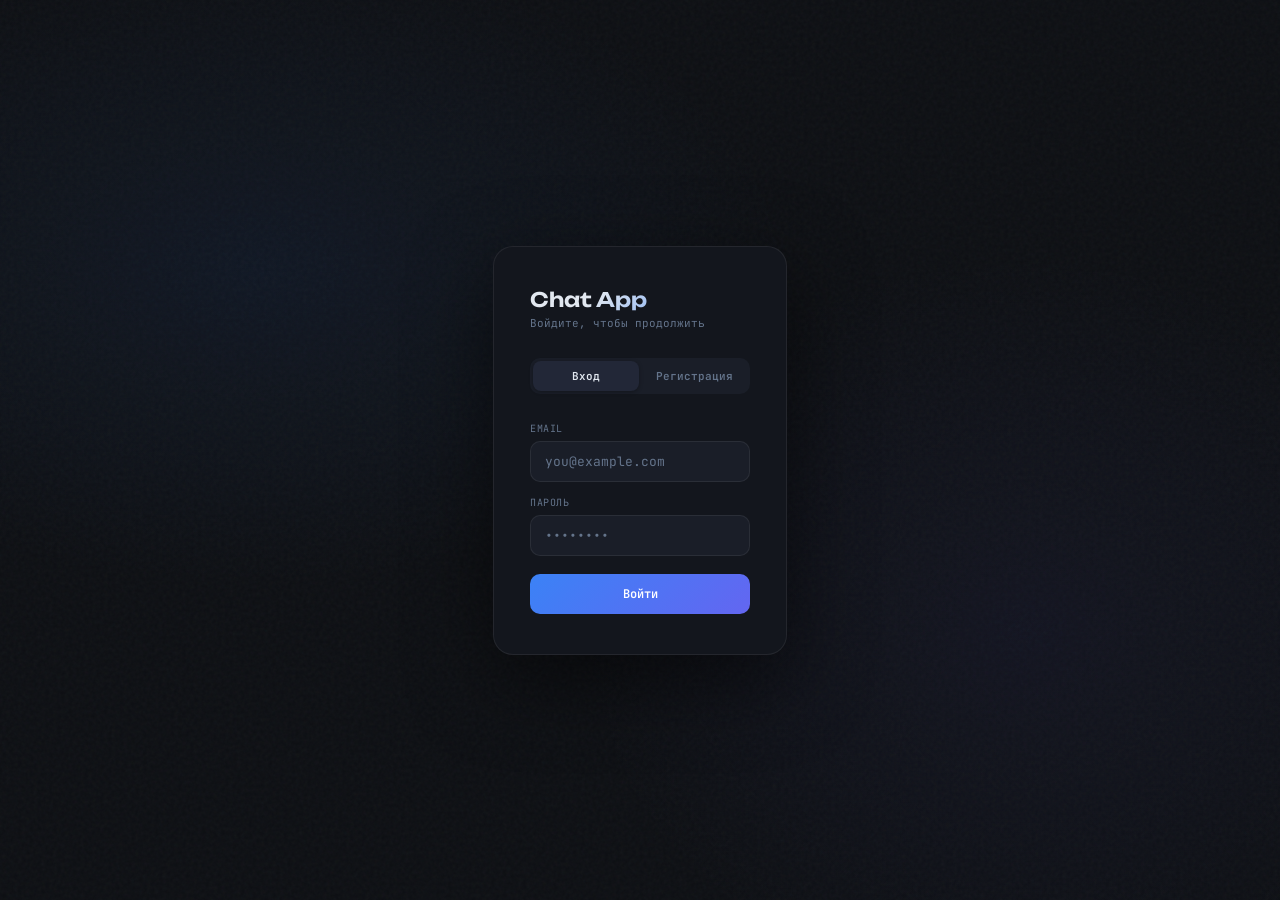
==== index.html @ acac1fc0 "7 задание" ====
<!DOCTYPE html>
<html lang="ru">
<head>
  <meta charset="UTF-8">
  <meta name="viewport" content="width=device-width, initial-scale=1.0">
  <title>Chat App</title>
  <link rel="preconnect" href="https://fonts.googleapis.com">
  <link href="https://fonts.googleapis.com/css2?family=JetBrains+Mono:wght@400;500;600&family=Unbounded:wght@300;400;600&display=swap" rel="stylesheet">
  <style>
    *, *::before, *::after { box-sizing: border-box; margin: 0; padding: 0; }
    :root {
      --bg: #0d0f13; --surface: #13161d; --surface2: #1a1e28; --surface3: #222737;
      --border: rgba(255,255,255,0.07); --accent: #3b82f6; --accent2: #6366f1;
      --text: #e2e8f0; --muted: #64748b; --danger: #ef4444; --success: #22c55e;
      --sidebar-w: 260px;
    }
    html, body { height: 100%; background: var(--bg); color: var(--text); font-family: 'JetBrains Mono', monospace; font-size: 13px; overflow: hidden; }
    body::before {
      content: ''; position: fixed; inset: 0;
      background-image: url("data:image/svg+xml,%3Csvg viewBox='0 0 256 256' xmlns='http://www.w3.org/2000/svg'%3E%3Cfilter id='noise'%3E%3CfeTurbulence type='fractalNoise' baseFrequency='0.9' numOctaves='4' stitchTiles='stitch'/%3E%3C/filter%3E%3Crect width='100%25' height='100%25' filter='url(%23noise)' opacity='0.04'/%3E%3C/svg%3E");
      pointer-events: none; z-index: 0;
    }
    .app { position: relative; z-index: 1; display: flex; height: 100vh; }

    /* ── Sidebar ─────────────────────────────────────── */
    .sidebar {
      width: var(--sidebar-w); min-width: var(--sidebar-w); background: var(--surface);
      border-right: 1px solid var(--border); display: flex; flex-direction: column;
      padding: 20px 14px; gap: 18px; overflow: hidden;
    }
    .sidebar-header { display: flex; flex-direction: column; gap: 4px; }
    .greeting { font-family: 'Unbounded', sans-serif; font-size: 11px; font-weight: 600; color: var(--accent); letter-spacing: 0.1em; text-transform: uppercase; overflow: hidden; text-overflow: ellipsis; white-space: nowrap; }
    .current-chat-label { font-size: 10px; color: var(--muted); line-height: 1.5; }
    .current-chat-label span { color: var(--text); font-weight: 600; }
    .divider { height: 1px; background: var(--border); flex-shrink: 0; }
    .nav-menu { display: flex; flex-direction: column; gap: 4px; }
    .nav-btn {
      display: flex; align-items: center; gap: 8px; background: none; border: none;
      color: var(--muted); padding: 7px 10px; border-radius: 8px; cursor: pointer;
      font-family: 'JetBrains Mono', monospace; font-size: 12px; text-align: left;
      transition: background 0.15s, color 0.15s; width: 100%;
    }
    .nav-btn:hover { background: var(--surface3); color: var(--text); }
    .nav-btn.danger:hover { background: rgba(239,68,68,0.12); color: var(--danger); }
    .nav-btn .icon { font-size: 13px; }
    .chat-list-header {
      font-family: 'Unbounded', sans-serif; font-size: 9px; font-weight: 600;
      letter-spacing: 0.12em; text-transform: uppercase; color: var(--muted); padding: 0 4px; flex-shrink: 0;
    }
    .chat-list { flex: 1; overflow-y: auto; display: flex; flex-direction: column; gap: 3px; padding-right: 2px; }
    .chat-list::-webkit-scrollbar { width: 3px; }
    .chat-list::-webkit-scrollbar-track { background: transparent; }
    .chat-list::-webkit-scrollbar-thumb { background: var(--surface3); border-radius: 2px; }
    .chat-item {
      display: flex; align-items: center; gap: 6px; padding: 8px 10px; border-radius: 8px;
      cursor: pointer; color: var(--muted); font-size: 11px; border: 1px solid transparent;
      transition: all 0.15s; user-select: none;
    }
    .chat-item:hover { background: var(--surface2); color: var(--text); }
    .chat-item.active { background: var(--surface2); border-color: var(--accent); color: var(--text); }
    .chat-item-name { flex: 1; white-space: nowrap; overflow: hidden; text-overflow: ellipsis; }
    .rename-input {
      flex: 1; background: var(--surface3); border: 1px solid var(--accent);
      border-radius: 6px; padding: 2px 7px; color: var(--text);
      font-family: 'JetBrains Mono', monospace; font-size: 11px; outline: none; min-width: 0;
    }

    /* ── Context menu ─────────────────────────────────── */
    .ctx-menu {
      background: var(--surface); border: 1px solid var(--border); border-radius: 10px;
      padding: 4px; min-width: 160px; box-shadow: 0 8px 32px rgba(0,0,0,0.5);
      animation: ctxIn 0.12s ease;
    }
    @keyframes ctxIn { from { opacity: 0; transform: scale(0.95); } to { opacity: 1; transform: scale(1); } }
    .ctx-item {
      display: flex; align-items: center; gap: 8px; width: 100%;
      padding: 8px 12px; border: none; background: none; border-radius: 7px;
      color: var(--text); font-family: 'JetBrains Mono', monospace; font-size: 12px;
      cursor: pointer; transition: background 0.12s; text-align: left;
    }
    .ctx-item:hover { background: var(--surface2); }
    .ctx-item.danger { color: var(--danger); }
    .ctx-item.danger:hover { background: rgba(239,68,68,0.12); }

    /* ── Modals ───────────────────────────────────────── */
    .modal-overlay {
      position: fixed; inset: 0; background: rgba(0,0,0,0.6); backdrop-filter: blur(4px);
      z-index: 100; display: flex; align-items: center; justify-content: center;
      opacity: 0; pointer-events: none; transition: opacity 0.2s;
    }
    .modal-overlay.visible { opacity: 1; pointer-events: all; }
    .modal-box {
      background: var(--surface); border: 1px solid var(--border); border-radius: 14px;
      padding: 28px; display: flex; flex-direction: column; gap: 16px;
      min-width: 300px; max-width: 380px; width: 100%;
      transform: translateY(8px); transition: transform 0.2s;
    }
    .modal-overlay.visible .modal-box { transform: translateY(0); }
    .modal-title { font-family: 'Unbounded', sans-serif; font-size: 13px; font-weight: 600; color: var(--text); }
    .modal-sub { font-size: 11px; color: var(--muted); }
    .modal-form { display: flex; flex-direction: column; gap: 12px; }
    .form-group { display: flex; flex-direction: column; gap: 5px; }
    .form-label { font-size: 10px; color: var(--muted); letter-spacing: 0.06em; text-transform: uppercase; }
    .form-input {
      background: var(--surface2); border: 1px solid var(--border); border-radius: 9px;
      padding: 10px 13px; color: var(--text);
      font-family: 'JetBrains Mono', monospace; font-size: 12px; outline: none;
      transition: border-color 0.15s, box-shadow 0.15s; width: 100%;
    }
    .form-input::placeholder { color: var(--muted); }
    .form-input:focus { border-color: var(--accent); box-shadow: 0 0 0 3px rgba(59,130,246,0.12); }
    .modal-actions { display: flex; gap: 8px; justify-content: flex-end; margin-top: 4px; }
    .btn-cancel {
      padding: 8px 16px; border-radius: 8px; border: 1px solid var(--border);
      background: var(--surface2); color: var(--muted);
      font-family: 'JetBrains Mono', monospace; font-size: 11px; cursor: pointer; transition: all 0.15s;
    }
    .btn-cancel:hover { color: var(--text); background: var(--surface3); }
    .btn-primary {
      padding: 8px 16px; border-radius: 8px; border: none;
      background: linear-gradient(135deg, var(--accent), var(--accent2)); color: #fff;
      font-family: 'JetBrains Mono', monospace; font-size: 11px; font-weight: 600;
      cursor: pointer; transition: opacity 0.15s;
    }
    .btn-primary:hover { opacity: 0.88; }
    .btn-primary:disabled { opacity: 0.45; cursor: not-allowed; }
    .btn-danger {
      padding: 8px 16px; border-radius: 8px; border: none; background: var(--danger); color: #fff;
      font-family: 'JetBrains Mono', monospace; font-size: 11px; font-weight: 600;
      cursor: pointer; transition: opacity 0.15s;
    }
    .btn-danger:hover { opacity: 0.85; }
    .inline-msg {
      font-size: 11px; padding: 9px 11px; border-radius: 7px; display: none;
    }
    .inline-msg.error   { display: block; background: rgba(239,68,68,0.1); border: 1px solid rgba(239,68,68,0.2); color: #fca5a5; }
    .inline-msg.success { display: block; background: rgba(34,197,94,0.1); border: 1px solid rgba(34,197,94,0.2); color: #86efac; }

    /* ── Main ─────────────────────────────────────────── */
    .main { flex: 1; display: flex; flex-direction: column; overflow: hidden; background: var(--bg); }
    .topbar {
      padding: 16px 24px; border-bottom: 1px solid var(--border);
      display: flex; align-items: center; justify-content: space-between;
      background: var(--surface); flex-shrink: 0;
    }
    .topbar-title {
      font-family: 'Unbounded', sans-serif; font-size: 15px; font-weight: 600;
      background: linear-gradient(135deg, #e2e8f0 30%, var(--accent));
      -webkit-background-clip: text; -webkit-text-fill-color: transparent; background-clip: text;
    }
    .fill-buttons { display: flex; gap: 8px; }
    .fill-btn {
      padding: 7px 16px; border-radius: 8px; border: 1px solid var(--border);
      background: var(--surface2); color: var(--text);
      font-family: 'JetBrains Mono', monospace; font-size: 11px;
      cursor: pointer; transition: all 0.15s;
    }
    .fill-btn:hover { border-color: var(--accent); background: rgba(59,130,246,0.1); color: var(--accent); }
    .chat-window { flex: 1; overflow-y: auto; padding: 24px; display: flex; flex-direction: column; gap: 12px; }
    .chat-window::-webkit-scrollbar { width: 4px; }
    .chat-window::-webkit-scrollbar-track { background: transparent; }
    .chat-window::-webkit-scrollbar-thumb { background: var(--surface3); border-radius: 2px; }
    .message { display: flex; flex-direction: column; max-width: 72%; animation: msgIn 0.2s ease; }
    @keyframes msgIn { from { opacity: 0; transform: translateY(8px); } to { opacity: 1; transform: translateY(0); } }
    .message.user { align-self: flex-end; align-items: flex-end; }
    .message.bot  { align-self: flex-start; align-items: flex-start; }
    .msg-bubble { padding: 10px 14px; border-radius: 14px; line-height: 1.6; font-size: 13px; white-space: pre-wrap; word-break: break-word; }
    .message.user .msg-bubble { background: linear-gradient(135deg, #1e40af, #1e3a8a); border-bottom-right-radius: 4px; color: #dbeafe; }
    .message.bot  .msg-bubble { background: var(--surface2); border: 1px solid var(--border); border-bottom-left-radius: 4px; }
    .msg-time { font-size: 9px; color: var(--muted); margin-top: 3px; padding: 0 4px; }
    .typing-indicator {
      display: none; align-self: flex-start; background: var(--surface2);
      border: 1px solid var(--border); border-radius: 14px; border-bottom-left-radius: 4px; padding: 12px 16px;
    }
    .typing-indicator.visible { display: flex; gap: 5px; align-items: center; }
    .typing-dot { width: 6px; height: 6px; background: var(--muted); border-radius: 50%; animation: bounce 1.2s infinite; }
    .typing-dot:nth-child(2) { animation-delay: 0.2s; }
    .typing-dot:nth-child(3) { animation-delay: 0.4s; }
    @keyframes bounce { 0%,60%,100% { transform: translateY(0); opacity: 0.4; } 30% { transform: translateY(-5px); opacity: 1; } }
    .input-area {
      padding: 14px 24px; border-top: 1px solid var(--border); background: var(--surface);
      display: flex; gap: 8px; align-items: center; flex-shrink: 0; flex-wrap: wrap;
    }
    .msg-input {
      flex: 1; min-width: 120px; background: var(--surface2); border: 1px solid var(--border);
      border-radius: 10px; padding: 10px 14px; color: var(--text);
      font-family: 'JetBrains Mono', monospace; font-size: 13px; outline: none; transition: border-color 0.15s;
    }
    .msg-input::placeholder { color: var(--muted); }
    .msg-input:focus { border-color: var(--accent); }
    .action-btn {
      padding: 9px 14px; border-radius: 10px; border: 1px solid var(--border);
      background: var(--surface2); color: var(--muted); font-family: 'JetBrains Mono', monospace;
      font-size: 11px; cursor: pointer; transition: all 0.15s; white-space: nowrap;
      display: flex; align-items: center; gap: 5px;
    }
    .action-btn:hover { background: var(--surface3); color: var(--text); }
    .send-btn {
      padding: 9px 18px; border-radius: 10px; border: none;
      background: linear-gradient(135deg, var(--accent), var(--accent2));
      color: #fff; font-family: 'JetBrains Mono', monospace; font-size: 12px; font-weight: 600;
      cursor: pointer; transition: opacity 0.15s, transform 0.1s; white-space: nowrap;
    }
    .send-btn:hover { opacity: 0.9; transform: translateY(-1px); }
    .send-btn:active { transform: translateY(0); }
    .status-bar {
      padding: 6px 24px; font-size: 10px; color: var(--muted); background: var(--bg);
      border-top: 1px solid var(--border); display: flex; align-items: center; gap: 6px; flex-shrink: 0;
    }
    .status-dot { width: 6px; height: 6px; border-radius: 50%; background: var(--success); animation: pulse 2s infinite; }
    @keyframes pulse { 0%,100% { opacity: 1; } 50% { opacity: 0.4; } }
    .spinner {
      display: inline-block; width: 11px; height: 11px;
      border: 2px solid rgba(255,255,255,0.3); border-top-color: #fff;
      border-radius: 50%; animation: spin 0.6s linear infinite;
      vertical-align: middle; margin-right: 5px;
    }
    @keyframes spin { to { transform: rotate(360deg); } }
  </style>
</head>
<body>
<div class="app">

  <!-- SIDEBAR -->
  <div class="sidebar">
    <div class="sidebar-header">
      <div class="greeting" id="greetingEl">👋 Привет!</div>
      <div class="current-chat-label" id="currentChatLabel">
        Текущий чат:<br><span>—</span>
      </div>
    </div>
    <div class="divider"></div>
    <nav class="nav-menu">
      <button class="nav-btn"><span class="icon">📋</span> Протокол</button>
      <button class="nav-btn"><span class="icon">🧪</span> Протокол_тест</button>
      <button class="nav-btn" id="changePwBtn"><span class="icon">🔑</span> Сменить пароль</button>
      <button class="nav-btn danger" id="logoutBtn"><span class="icon">🚪</span> Выйти</button>
    </nav>
    <div class="divider"></div>
    <div class="chat-list-header">Чаты</div>
    <div class="chat-list" id="chatList"></div>
  </div>

  <!-- MAIN -->
  <div class="main">
    <div class="topbar">
      <div class="topbar-title">Добро пожаловать!</div>
      <div class="fill-buttons">
        <button class="fill-btn" id="fullFill">Полное заполнение</button>
        <button class="fill-btn" id="fastFill">Быстрое заполнение</button>
      </div>
    </div>
    <div class="chat-window" id="chatWindow">
      <div class="typing-indicator" id="typingIndicator">
        <div class="typing-dot"></div>
        <div class="typing-dot"></div>
        <div class="typing-dot"></div>
      </div>
    </div>
    <div class="input-area">
      <input class="msg-input" id="messageInput" type="text" placeholder="Введите сообщение...">
      <button class="send-btn" id="sendBtn">Отправить ↑</button>
      <button class="action-btn" id="uploadBtn">📎 Загрузить файл</button>
      <button class="action-btn" id="downloadBtn">⬇ Скачать</button>
      <button class="action-btn" id="newChatBtn">＋ Новый чат</button>
    </div>
    <div class="status-bar">
      <div class="status-dot"></div>
      онлайн
    </div>
  </div>
</div>

<!-- CONFIRM DELETE MODAL -->
<div class="modal-overlay" id="confirmOverlay">
  <div class="modal-box">
    <div class="modal-title">Удалить чат?</div>
    <div class="modal-sub">Чат «<span id="confirmChatName"></span>» будет удалён без возможности восстановления.</div>
    <div class="modal-actions">
      <button class="btn-cancel" id="confirmCancelBtn">Отмена</button>
      <button class="btn-danger" id="confirmDeleteBtn">Удалить</button>
    </div>
  </div>
</div>

<!-- CHANGE PASSWORD MODAL -->
<div class="modal-overlay" id="changePwOverlay">
  <div class="modal-box">
    <div class="modal-title">🔑 Смена пароля</div>
    <div class="modal-sub" id="changePwUserLabel"></div>
    <div class="modal-form">
      <div id="changePwMsg" class="inline-msg"></div>
      <div class="form-group">
        <label class="form-label">Текущий пароль</label>
        <input class="form-input" id="oldPassword" type="password" placeholder="••••••••">
      </div>
      <div class="form-group">
        <label class="form-label">Новый пароль</label>
        <input class="form-input" id="newPassword" type="password" placeholder="Минимум 6 символов">
      </div>
      <div class="form-group">
        <label class="form-label">Повторите новый пароль</label>
        <input class="form-input" id="newPassword2" type="password" placeholder="Ещё раз">
      </div>
    </div>
    <div class="modal-actions">
      <button class="btn-cancel" id="changePwCancelBtn">Отмена</button>
      <button class="btn-primary" id="changePwSubmitBtn">Сменить пароль</button>
    </div>
  </div>
</div>

<script src="script.js"></script>
</body>
</html>
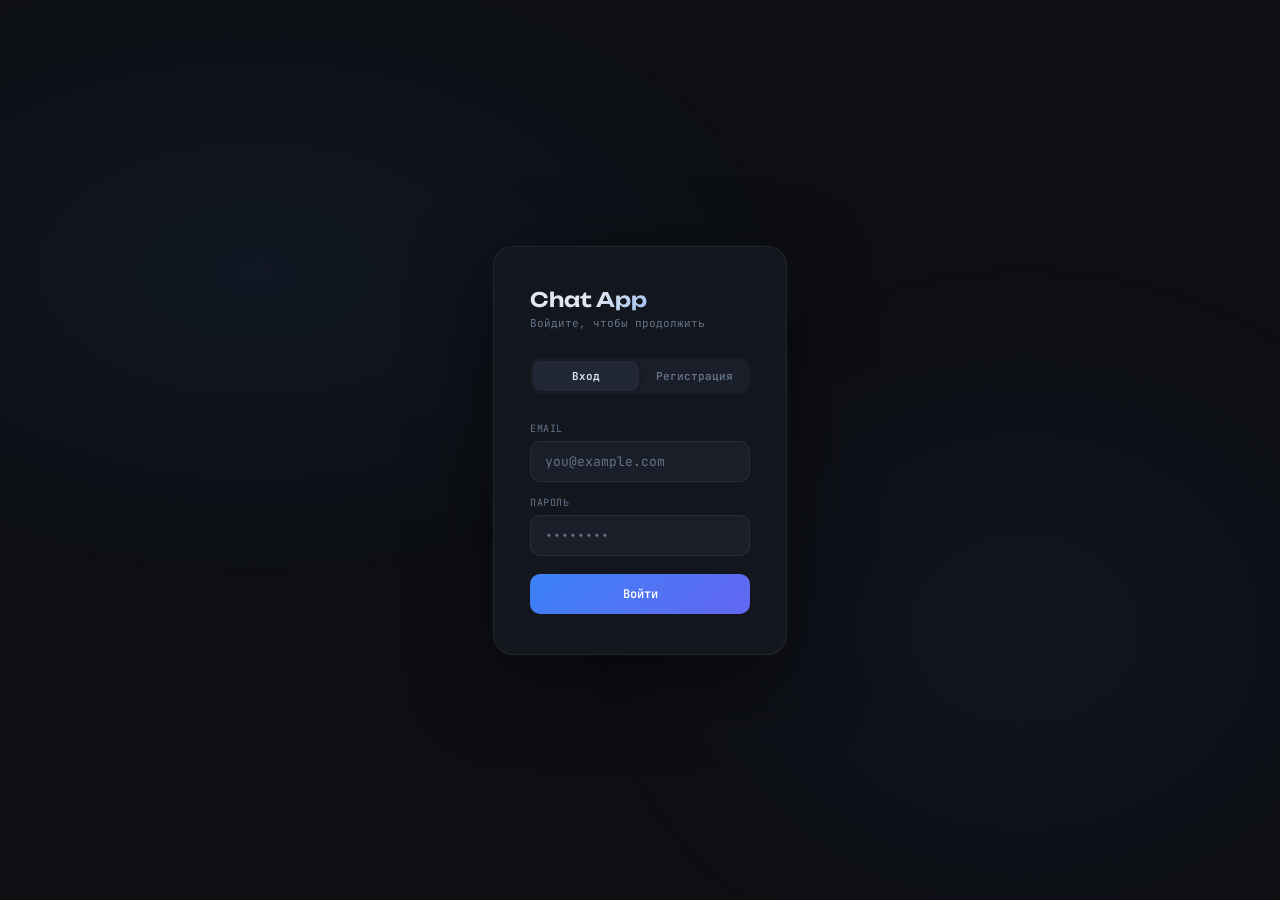
==== commit d6b7b020: "исправлен transcribe" ====
--- a/index.html
+++ b/index.html
@@ -15,14 +15,16 @@
       --sidebar-w: 260px;
     }
     html, body { height: 100%; background: var(--bg); color: var(--text); font-family: 'JetBrains Mono', monospace; font-size: 13px; overflow: hidden; }
-    body::before {
-      content: ''; position: fixed; inset: 0;
-      background-image: url("data:image/svg+xml,%3Csvg viewBox='0 0 256 256' xmlns='http://www.w3.org/2000/svg'%3E%3Cfilter id='noise'%3E%3CfeTurbulence type='fractalNoise' baseFrequency='0.9' numOctaves='4' stitchTiles='stitch'/%3E%3C/filter%3E%3Crect width='100%25' height='100%25' filter='url(%23noise)' opacity='0.04'/%3E%3C/svg%3E");
-      pointer-events: none; z-index: 0;
-    }
+
+    /* Убран тяжёлый SVG feTurbulence — только статичные градиенты */
+    body::after {
+      content: ''; position: fixed; inset: 0; z-index: 0; pointer-events: none;
+      background:
+        radial-gradient(ellipse 60% 50% at 10% 20%, rgba(59,130,246,0.05) 0%, transparent 70%),
+        radial-gradient(ellipse 50% 60% at 90% 80%, rgba(99,102,241,0.04) 0%, transparent 70%);
+    }
+
     .app { position: relative; z-index: 1; display: flex; height: 100vh; }
-
-    /* ── Sidebar ─────────────────────────────────────── */
     .sidebar {
       width: var(--sidebar-w); min-width: var(--sidebar-w); background: var(--surface);
       border-right: 1px solid var(--border); display: flex; flex-direction: column;
@@ -43,118 +45,65 @@
     .nav-btn:hover { background: var(--surface3); color: var(--text); }
     .nav-btn.danger:hover { background: rgba(239,68,68,0.12); color: var(--danger); }
     .nav-btn .icon { font-size: 13px; }
-    .chat-list-header {
-      font-family: 'Unbounded', sans-serif; font-size: 9px; font-weight: 600;
-      letter-spacing: 0.12em; text-transform: uppercase; color: var(--muted); padding: 0 4px; flex-shrink: 0;
-    }
+    .chat-list-header { font-family: 'Unbounded', sans-serif; font-size: 9px; font-weight: 600; letter-spacing: 0.12em; text-transform: uppercase; color: var(--muted); padding: 0 4px; flex-shrink: 0; }
     .chat-list { flex: 1; overflow-y: auto; display: flex; flex-direction: column; gap: 3px; padding-right: 2px; }
     .chat-list::-webkit-scrollbar { width: 3px; }
     .chat-list::-webkit-scrollbar-track { background: transparent; }
     .chat-list::-webkit-scrollbar-thumb { background: var(--surface3); border-radius: 2px; }
-    .chat-item {
-      display: flex; align-items: center; gap: 6px; padding: 8px 10px; border-radius: 8px;
-      cursor: pointer; color: var(--muted); font-size: 11px; border: 1px solid transparent;
-      transition: all 0.15s; user-select: none;
-    }
+    .chat-item { display: flex; align-items: center; gap: 6px; padding: 8px 10px; border-radius: 8px; cursor: pointer; color: var(--muted); font-size: 11px; border: 1px solid transparent; transition: all 0.15s; user-select: none; }
     .chat-item:hover { background: var(--surface2); color: var(--text); }
     .chat-item.active { background: var(--surface2); border-color: var(--accent); color: var(--text); }
     .chat-item-name { flex: 1; white-space: nowrap; overflow: hidden; text-overflow: ellipsis; }
-    .rename-input {
-      flex: 1; background: var(--surface3); border: 1px solid var(--accent);
-      border-radius: 6px; padding: 2px 7px; color: var(--text);
-      font-family: 'JetBrains Mono', monospace; font-size: 11px; outline: none; min-width: 0;
-    }
-
-    /* ── Context menu ─────────────────────────────────── */
-    .ctx-menu {
-      background: var(--surface); border: 1px solid var(--border); border-radius: 10px;
-      padding: 4px; min-width: 160px; box-shadow: 0 8px 32px rgba(0,0,0,0.5);
-      animation: ctxIn 0.12s ease;
-    }
+    .rename-input { flex: 1; background: var(--surface3); border: 1px solid var(--accent); border-radius: 6px; padding: 2px 7px; color: var(--text); font-family: 'JetBrains Mono', monospace; font-size: 11px; outline: none; min-width: 0; }
+    .ctx-menu { background: var(--surface); border: 1px solid var(--border); border-radius: 10px; padding: 4px; min-width: 160px; box-shadow: 0 8px 32px rgba(0,0,0,0.5); animation: ctxIn 0.12s ease; }
     @keyframes ctxIn { from { opacity: 0; transform: scale(0.95); } to { opacity: 1; transform: scale(1); } }
-    .ctx-item {
-      display: flex; align-items: center; gap: 8px; width: 100%;
-      padding: 8px 12px; border: none; background: none; border-radius: 7px;
-      color: var(--text); font-family: 'JetBrains Mono', monospace; font-size: 12px;
-      cursor: pointer; transition: background 0.12s; text-align: left;
-    }
+    .ctx-item { display: flex; align-items: center; gap: 8px; width: 100%; padding: 8px 12px; border: none; background: none; border-radius: 7px; color: var(--text); font-family: 'JetBrains Mono', monospace; font-size: 12px; cursor: pointer; transition: background 0.12s; text-align: left; }
     .ctx-item:hover { background: var(--surface2); }
     .ctx-item.danger { color: var(--danger); }
     .ctx-item.danger:hover { background: rgba(239,68,68,0.12); }
-
-    /* ── Modals ───────────────────────────────────────── */
-    .modal-overlay {
-      position: fixed; inset: 0; background: rgba(0,0,0,0.6); backdrop-filter: blur(4px);
-      z-index: 100; display: flex; align-items: center; justify-content: center;
-      opacity: 0; pointer-events: none; transition: opacity 0.2s;
-    }
+    .modal-overlay { position: fixed; inset: 0; background: rgba(0,0,0,0.6); backdrop-filter: blur(4px); z-index: 100; display: flex; align-items: center; justify-content: center; opacity: 0; pointer-events: none; transition: opacity 0.2s; }
     .modal-overlay.visible { opacity: 1; pointer-events: all; }
-    .modal-box {
-      background: var(--surface); border: 1px solid var(--border); border-radius: 14px;
-      padding: 28px; display: flex; flex-direction: column; gap: 16px;
-      min-width: 300px; max-width: 380px; width: 100%;
-      transform: translateY(8px); transition: transform 0.2s;
-    }
+    .modal-box { background: var(--surface); border: 1px solid var(--border); border-radius: 14px; padding: 28px; display: flex; flex-direction: column; gap: 16px; min-width: 300px; max-width: 520px; width: 100%; transform: translateY(8px); transition: transform 0.2s; }
     .modal-overlay.visible .modal-box { transform: translateY(0); }
     .modal-title { font-family: 'Unbounded', sans-serif; font-size: 13px; font-weight: 600; color: var(--text); }
     .modal-sub { font-size: 11px; color: var(--muted); }
     .modal-form { display: flex; flex-direction: column; gap: 12px; }
     .form-group { display: flex; flex-direction: column; gap: 5px; }
     .form-label { font-size: 10px; color: var(--muted); letter-spacing: 0.06em; text-transform: uppercase; }
-    .form-input {
-      background: var(--surface2); border: 1px solid var(--border); border-radius: 9px;
-      padding: 10px 13px; color: var(--text);
-      font-family: 'JetBrains Mono', monospace; font-size: 12px; outline: none;
-      transition: border-color 0.15s, box-shadow 0.15s; width: 100%;
-    }
+    .form-input { background: var(--surface2); border: 1px solid var(--border); border-radius: 9px; padding: 10px 13px; color: var(--text); font-family: 'JetBrains Mono', monospace; font-size: 12px; outline: none; transition: border-color 0.15s, box-shadow 0.15s; width: 100%; }
     .form-input::placeholder { color: var(--muted); }
     .form-input:focus { border-color: var(--accent); box-shadow: 0 0 0 3px rgba(59,130,246,0.12); }
     .modal-actions { display: flex; gap: 8px; justify-content: flex-end; margin-top: 4px; }
-    .btn-cancel {
-      padding: 8px 16px; border-radius: 8px; border: 1px solid var(--border);
-      background: var(--surface2); color: var(--muted);
-      font-family: 'JetBrains Mono', monospace; font-size: 11px; cursor: pointer; transition: all 0.15s;
-    }
+    .btn-cancel { padding: 8px 16px; border-radius: 8px; border: 1px solid var(--border); background: var(--surface2); color: var(--muted); font-family: 'JetBrains Mono', monospace; font-size: 11px; cursor: pointer; transition: all 0.15s; }
     .btn-cancel:hover { color: var(--text); background: var(--surface3); }
-    .btn-primary {
-      padding: 8px 16px; border-radius: 8px; border: none;
-      background: linear-gradient(135deg, var(--accent), var(--accent2)); color: #fff;
-      font-family: 'JetBrains Mono', monospace; font-size: 11px; font-weight: 600;
-      cursor: pointer; transition: opacity 0.15s;
-    }
+    .btn-primary { padding: 8px 16px; border-radius: 8px; border: none; background: linear-gradient(135deg, var(--accent), var(--accent2)); color: #fff; font-family: 'JetBrains Mono', monospace; font-size: 11px; font-weight: 600; cursor: pointer; transition: opacity 0.15s; }
     .btn-primary:hover { opacity: 0.88; }
     .btn-primary:disabled { opacity: 0.45; cursor: not-allowed; }
-    .btn-danger {
-      padding: 8px 16px; border-radius: 8px; border: none; background: var(--danger); color: #fff;
-      font-family: 'JetBrains Mono', monospace; font-size: 11px; font-weight: 600;
-      cursor: pointer; transition: opacity 0.15s;
-    }
+    .btn-danger { padding: 8px 16px; border-radius: 8px; border: none; background: var(--danger); color: #fff; font-family: 'JetBrains Mono', monospace; font-size: 11px; font-weight: 600; cursor: pointer; transition: opacity 0.15s; }
     .btn-danger:hover { opacity: 0.85; }
-    .inline-msg {
-      font-size: 11px; padding: 9px 11px; border-radius: 7px; display: none;
-    }
+    .inline-msg { font-size: 11px; padding: 9px 11px; border-radius: 7px; display: none; }
     .inline-msg.error   { display: block; background: rgba(239,68,68,0.1); border: 1px solid rgba(239,68,68,0.2); color: #fca5a5; }
     .inline-msg.success { display: block; background: rgba(34,197,94,0.1); border: 1px solid rgba(34,197,94,0.2); color: #86efac; }
-
-    /* ── Main ─────────────────────────────────────────── */
+    /* Protocols */
+    .protocols-list { display: flex; flex-direction: column; gap: 8px; max-height: 400px; overflow-y: auto; }
+    .protocols-list::-webkit-scrollbar { width: 3px; }
+    .protocols-list::-webkit-scrollbar-thumb { background: var(--surface3); border-radius: 2px; }
+    .protocol-item { display: flex; align-items: center; justify-content: space-between; background: var(--surface2); border: 1px solid var(--border); border-radius: 10px; padding: 12px 14px; gap: 12px; }
+    .protocol-item-info { display: flex; flex-direction: column; gap: 3px; flex: 1; min-width: 0; }
+    .protocol-item-name { font-size: 12px; color: var(--text); font-weight: 600; white-space: nowrap; overflow: hidden; text-overflow: ellipsis; }
+    .protocol-item-meta { font-size: 10px; color: var(--muted); }
+    .protocol-item-actions { display: flex; gap: 6px; flex-shrink: 0; }
+    .protocol-download-btn { padding: 6px 12px; border-radius: 7px; border: 1px solid var(--accent); background: rgba(59,130,246,0.1); color: var(--accent); font-family: 'JetBrains Mono', monospace; font-size: 11px; font-weight: 600; cursor: pointer; transition: all 0.15s; white-space: nowrap; }
+    .protocol-download-btn:hover { background: rgba(59,130,246,0.2); }
+    .protocol-delete-btn { padding: 6px 10px; border-radius: 7px; border: 1px solid rgba(239,68,68,0.3); background: none; color: var(--danger); font-family: 'JetBrains Mono', monospace; font-size: 11px; cursor: pointer; transition: all 0.15s; }
+    .protocol-delete-btn:hover { background: rgba(239,68,68,0.1); }
+    .protocols-empty { text-align: center; color: var(--muted); font-size: 12px; padding: 24px 0; line-height: 1.8; }
+    /* Main */
     .main { flex: 1; display: flex; flex-direction: column; overflow: hidden; background: var(--bg); }
-    .topbar {
-      padding: 16px 24px; border-bottom: 1px solid var(--border);
-      display: flex; align-items: center; justify-content: space-between;
-      background: var(--surface); flex-shrink: 0;
-    }
-    .topbar-title {
-      font-family: 'Unbounded', sans-serif; font-size: 15px; font-weight: 600;
-      background: linear-gradient(135deg, #e2e8f0 30%, var(--accent));
-      -webkit-background-clip: text; -webkit-text-fill-color: transparent; background-clip: text;
-    }
+    .topbar { padding: 16px 24px; border-bottom: 1px solid var(--border); display: flex; align-items: center; justify-content: space-between; background: var(--surface); flex-shrink: 0; }
+    .topbar-title { font-family: 'Unbounded', sans-serif; font-size: 15px; font-weight: 600; background: linear-gradient(135deg, #e2e8f0 30%, var(--accent)); -webkit-background-clip: text; -webkit-text-fill-color: transparent; background-clip: text; }
     .fill-buttons { display: flex; gap: 8px; }
-    .fill-btn {
-      padding: 7px 16px; border-radius: 8px; border: 1px solid var(--border);
-      background: var(--surface2); color: var(--text);
-      font-family: 'JetBrains Mono', monospace; font-size: 11px;
-      cursor: pointer; transition: all 0.15s;
-    }
+    .fill-btn { padding: 7px 16px; border-radius: 8px; border: 1px solid var(--border); background: var(--surface2); color: var(--text); font-family: 'JetBrains Mono', monospace; font-size: 11px; cursor: pointer; transition: all 0.15s; }
     .fill-btn:hover { border-color: var(--accent); background: rgba(59,130,246,0.1); color: var(--accent); }
     .chat-window { flex: 1; overflow-y: auto; padding: 24px; display: flex; flex-direction: column; gap: 12px; }
     .chat-window::-webkit-scrollbar { width: 4px; }
@@ -168,71 +117,41 @@
     .message.user .msg-bubble { background: linear-gradient(135deg, #1e40af, #1e3a8a); border-bottom-right-radius: 4px; color: #dbeafe; }
     .message.bot  .msg-bubble { background: var(--surface2); border: 1px solid var(--border); border-bottom-left-radius: 4px; }
     .msg-time { font-size: 9px; color: var(--muted); margin-top: 3px; padding: 0 4px; }
-    .typing-indicator {
-      display: none; align-self: flex-start; background: var(--surface2);
-      border: 1px solid var(--border); border-radius: 14px; border-bottom-left-radius: 4px; padding: 12px 16px;
-    }
+    .typing-indicator { display: none; align-self: flex-start; background: var(--surface2); border: 1px solid var(--border); border-radius: 14px; border-bottom-left-radius: 4px; padding: 12px 16px; }
     .typing-indicator.visible { display: flex; gap: 5px; align-items: center; }
     .typing-dot { width: 6px; height: 6px; background: var(--muted); border-radius: 50%; animation: bounce 1.2s infinite; }
     .typing-dot:nth-child(2) { animation-delay: 0.2s; }
     .typing-dot:nth-child(3) { animation-delay: 0.4s; }
     @keyframes bounce { 0%,60%,100% { transform: translateY(0); opacity: 0.4; } 30% { transform: translateY(-5px); opacity: 1; } }
-    .input-area {
-      padding: 14px 24px; border-top: 1px solid var(--border); background: var(--surface);
-      display: flex; gap: 8px; align-items: center; flex-shrink: 0; flex-wrap: wrap;
-    }
-    .msg-input {
-      flex: 1; min-width: 120px; background: var(--surface2); border: 1px solid var(--border);
-      border-radius: 10px; padding: 10px 14px; color: var(--text);
-      font-family: 'JetBrains Mono', monospace; font-size: 13px; outline: none; transition: border-color 0.15s;
-    }
+    /* Остановить bounce когда индикатор скрыт — снижает нагрузку */
+    .typing-indicator:not(.visible) .typing-dot { animation: none; }
+    .input-area { padding: 14px 24px; border-top: 1px solid var(--border); background: var(--surface); display: flex; gap: 8px; align-items: center; flex-shrink: 0; flex-wrap: wrap; }
+    .msg-input { flex: 1; min-width: 120px; background: var(--surface2); border: 1px solid var(--border); border-radius: 10px; padding: 10px 14px; color: var(--text); font-family: 'JetBrains Mono', monospace; font-size: 13px; outline: none; transition: border-color 0.15s; }
     .msg-input::placeholder { color: var(--muted); }
     .msg-input:focus { border-color: var(--accent); }
-    .action-btn {
-      padding: 9px 14px; border-radius: 10px; border: 1px solid var(--border);
-      background: var(--surface2); color: var(--muted); font-family: 'JetBrains Mono', monospace;
-      font-size: 11px; cursor: pointer; transition: all 0.15s; white-space: nowrap;
-      display: flex; align-items: center; gap: 5px;
-    }
+    .action-btn { padding: 9px 14px; border-radius: 10px; border: 1px solid var(--border); background: var(--surface2); color: var(--muted); font-family: 'JetBrains Mono', monospace; font-size: 11px; cursor: pointer; transition: all 0.15s; white-space: nowrap; display: flex; align-items: center; gap: 5px; }
     .action-btn:hover { background: var(--surface3); color: var(--text); }
-    .send-btn {
-      padding: 9px 18px; border-radius: 10px; border: none;
-      background: linear-gradient(135deg, var(--accent), var(--accent2));
-      color: #fff; font-family: 'JetBrains Mono', monospace; font-size: 12px; font-weight: 600;
-      cursor: pointer; transition: opacity 0.15s, transform 0.1s; white-space: nowrap;
-    }
+    .send-btn { padding: 9px 18px; border-radius: 10px; border: none; background: linear-gradient(135deg, var(--accent), var(--accent2)); color: #fff; font-family: 'JetBrains Mono', monospace; font-size: 12px; font-weight: 600; cursor: pointer; transition: opacity 0.15s, transform 0.1s; white-space: nowrap; }
     .send-btn:hover { opacity: 0.9; transform: translateY(-1px); }
     .send-btn:active { transform: translateY(0); }
-    .status-bar {
-      padding: 6px 24px; font-size: 10px; color: var(--muted); background: var(--bg);
-      border-top: 1px solid var(--border); display: flex; align-items: center; gap: 6px; flex-shrink: 0;
-    }
-    .status-dot { width: 6px; height: 6px; border-radius: 50%; background: var(--success); animation: pulse 2s infinite; }
-    @keyframes pulse { 0%,100% { opacity: 1; } 50% { opacity: 0.4; } }
-    .spinner {
-      display: inline-block; width: 11px; height: 11px;
-      border: 2px solid rgba(255,255,255,0.3); border-top-color: #fff;
-      border-radius: 50%; animation: spin 0.6s linear infinite;
-      vertical-align: middle; margin-right: 5px;
-    }
+    .status-bar { padding: 6px 24px; font-size: 10px; color: var(--muted); background: var(--bg); border-top: 1px solid var(--border); display: flex; align-items: center; gap: 6px; flex-shrink: 0; }
+    /* Статичная точка вместо бесконечной анимации pulse */
+    .status-dot { width: 6px; height: 6px; border-radius: 50%; background: var(--success); }
+    .spinner { display: inline-block; width: 11px; height: 11px; border: 2px solid rgba(255,255,255,0.3); border-top-color: #fff; border-radius: 50%; animation: spin 0.6s linear infinite; vertical-align: middle; margin-right: 5px; }
     @keyframes spin { to { transform: rotate(360deg); } }
   </style>
 </head>
 <body>
 <div class="app">
-
-  <!-- SIDEBAR -->
   <div class="sidebar">
     <div class="sidebar-header">
       <div class="greeting" id="greetingEl">👋 Привет!</div>
-      <div class="current-chat-label" id="currentChatLabel">
-        Текущий чат:<br><span>—</span>
-      </div>
+      <div class="current-chat-label" id="currentChatLabel">Текущий чат:<br><span>—</span></div>
     </div>
     <div class="divider"></div>
     <nav class="nav-menu">
-      <button class="nav-btn"><span class="icon">📋</span> Протокол</button>
-      <button class="nav-btn"><span class="icon">🧪</span> Протокол_тест</button>
+      <button class="nav-btn" id="protocolsBtn"><span class="icon">📋</span> Протоколы</button>
+      <button class="nav-btn" id="audioToTextBtn"><span class="icon">🎙️</span> Аудио → Текст</button>
       <button class="nav-btn" id="changePwBtn"><span class="icon">🔑</span> Сменить пароль</button>
       <button class="nav-btn danger" id="logoutBtn"><span class="icon">🚪</span> Выйти</button>
     </nav>
@@ -241,7 +160,6 @@
     <div class="chat-list" id="chatList"></div>
   </div>
 
-  <!-- MAIN -->
   <div class="main">
     <div class="topbar">
       <div class="topbar-title">Добро пожаловать!</div>
@@ -252,26 +170,20 @@
     </div>
     <div class="chat-window" id="chatWindow">
       <div class="typing-indicator" id="typingIndicator">
-        <div class="typing-dot"></div>
-        <div class="typing-dot"></div>
-        <div class="typing-dot"></div>
+        <div class="typing-dot"></div><div class="typing-dot"></div><div class="typing-dot"></div>
       </div>
     </div>
     <div class="input-area">
       <input class="msg-input" id="messageInput" type="text" placeholder="Введите сообщение...">
       <button class="send-btn" id="sendBtn">Отправить ↑</button>
-      <button class="action-btn" id="uploadBtn">📎 Загрузить файл</button>
-      <button class="action-btn" id="downloadBtn">⬇ Скачать</button>
+      <button class="action-btn" id="downloadBtn">⬇ Скачать историю</button>
       <button class="action-btn" id="newChatBtn">＋ Новый чат</button>
     </div>
-    <div class="status-bar">
-      <div class="status-dot"></div>
-      онлайн
-    </div>
-  </div>
-</div>
-
-<!-- CONFIRM DELETE MODAL -->
+    <div class="status-bar"><div class="status-dot"></div>онлайн</div>
+  </div>
+</div>
+
+<!-- CONFIRM DELETE -->
 <div class="modal-overlay" id="confirmOverlay">
   <div class="modal-box">
     <div class="modal-title">Удалить чат?</div>
@@ -283,29 +195,49 @@
   </div>
 </div>
 
-<!-- CHANGE PASSWORD MODAL -->
+<!-- CHANGE PASSWORD -->
 <div class="modal-overlay" id="changePwOverlay">
   <div class="modal-box">
     <div class="modal-title">🔑 Смена пароля</div>
     <div class="modal-sub" id="changePwUserLabel"></div>
     <div class="modal-form">
       <div id="changePwMsg" class="inline-msg"></div>
-      <div class="form-group">
-        <label class="form-label">Текущий пароль</label>
-        <input class="form-input" id="oldPassword" type="password" placeholder="••••••••">
-      </div>
-      <div class="form-group">
-        <label class="form-label">Новый пароль</label>
-        <input class="form-input" id="newPassword" type="password" placeholder="Минимум 6 символов">
-      </div>
-      <div class="form-group">
-        <label class="form-label">Повторите новый пароль</label>
-        <input class="form-input" id="newPassword2" type="password" placeholder="Ещё раз">
-      </div>
+      <div class="form-group"><label class="form-label">Текущий пароль</label><input class="form-input" id="oldPassword" type="password" placeholder="••••••••"></div>
+      <div class="form-group"><label class="form-label">Новый пароль</label><input class="form-input" id="newPassword" type="password" placeholder="Минимум 6 символов"></div>
+      <div class="form-group"><label class="form-label">Повторите новый пароль</label><input class="form-input" id="newPassword2" type="password" placeholder="Ещё раз"></div>
     </div>
     <div class="modal-actions">
       <button class="btn-cancel" id="changePwCancelBtn">Отмена</button>
       <button class="btn-primary" id="changePwSubmitBtn">Сменить пароль</button>
+    </div>
+  </div>
+</div>
+
+<!-- PROTOCOLS LIST -->
+<div class="modal-overlay" id="protocolsOverlay">
+  <div class="modal-box" style="max-width:560px;">
+    <div class="modal-title">📋 Протоколы</div>
+    <div class="modal-sub">Все созданные протоколы. Нажмите ⬇ чтобы скачать.</div>
+    <div class="protocols-list" id="protocolsList"></div>
+    <div class="modal-actions">
+      <button class="btn-cancel" id="protocolsCloseBtn">Закрыть</button>
+    </div>
+  </div>
+</div>
+
+<!-- AUDIO TO TEXT -->
+<div class="modal-overlay" id="audioOverlay">
+  <div class="modal-box">
+    <div class="modal-title">🎙️ Аудио → Текст</div>
+    <div class="modal-sub">Загрузите аудиофайл для распознавания речи. Поддерживаются mp3, wav, m4a, ogg. Файлы больше 24 MB разбиваются автоматически.</div>
+    <div id="audioMsg" class="inline-msg"></div>
+    <div id="audioResult" style="display:none;">
+      <div class="form-label" style="margin-bottom:6px;">Результат распознавания:</div>
+      <textarea id="audioTextResult" class="form-input" style="min-height:120px;resize:vertical;" readonly></textarea>
+    </div>
+    <div class="modal-actions">
+      <button class="btn-cancel" id="audioCloseBtn">Закрыть</button>
+      <button class="btn-primary" id="audioUploadBtn">📎 Выбрать файл</button>
     </div>
   </div>
 </div>
